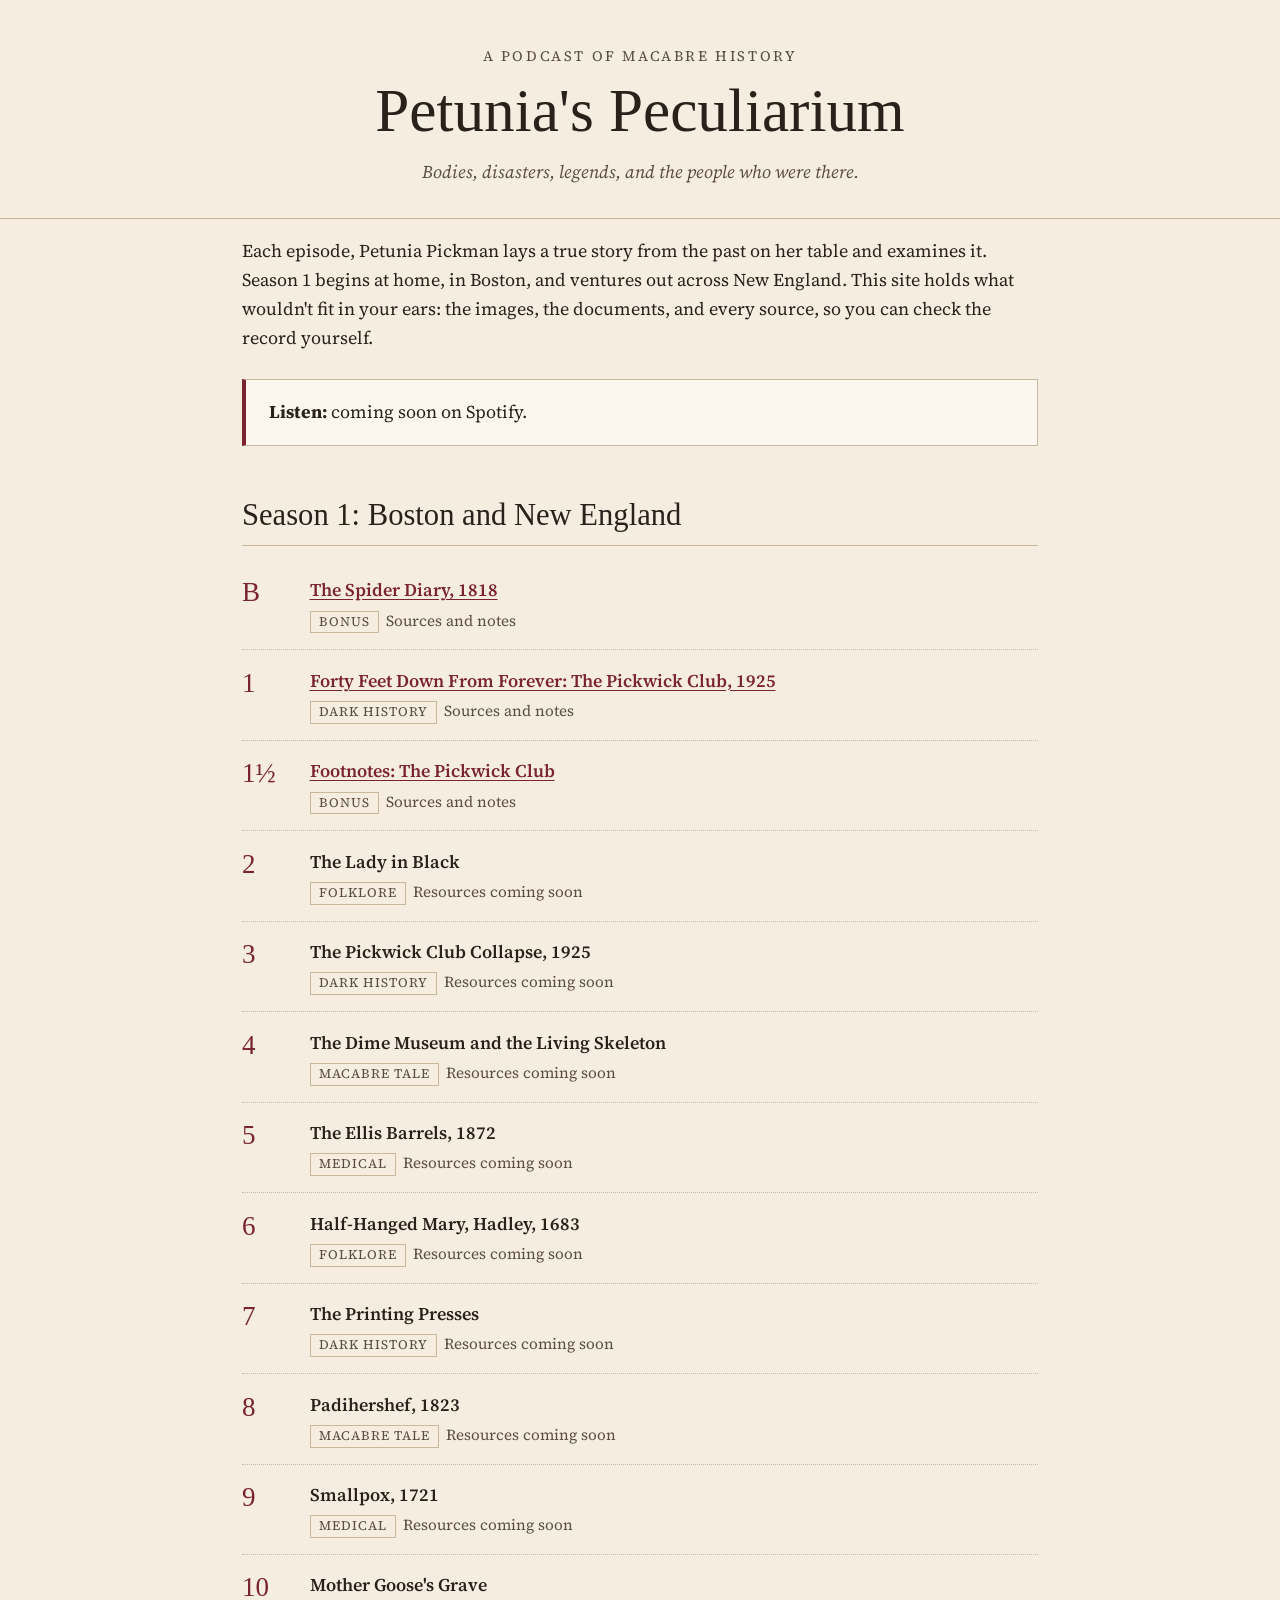
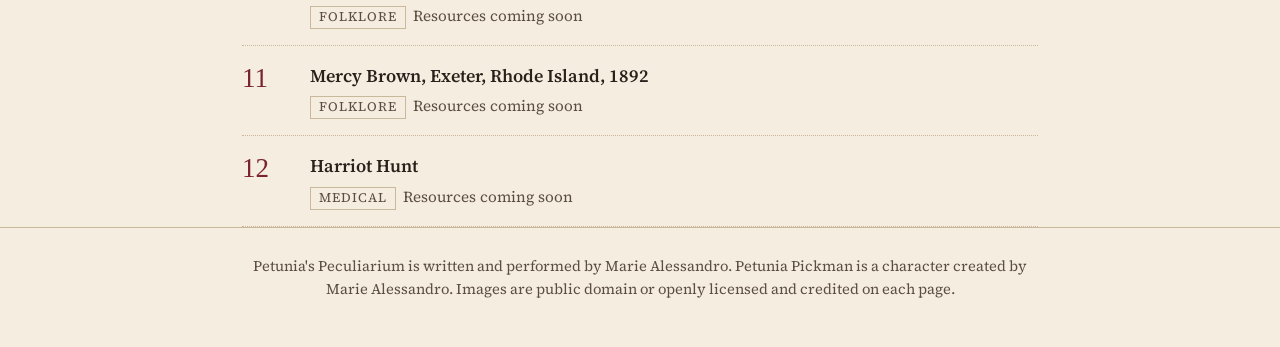
==== index.html @ b0e062cc "Add draft page for Pickwick Footnotes and cross-link Episode 1 Co-Authored-By: Claude Opus 5.5 <nore" ====
<!doctype html>
<html lang="en">
<head>
  <meta charset="utf-8">
  <meta name="viewport" content="width=device-width, initial-scale=1">
  <title>Petunia's Peculiarium</title>
  <meta name="description" content="Episode resources for Petunia's Peculiarium: images, sources, and further reading on macabre history, beginning in Boston.">
  <link rel="preconnect" href="https://fonts.googleapis.com">
  <link rel="preconnect" href="https://fonts.gstatic.com" crossorigin>
  <link href="https://fonts.googleapis.com/css2?family=IM+Fell+English:ital@0;1&family=Source+Serif+4:ital,opsz,wght@0,8..60,400;0,8..60,600;1,8..60,400&display=swap" rel="stylesheet">
  <link rel="stylesheet" href="assets/style.css">
</head>
<body>
  <header class="site">
    <div class="wrap">
      <p class="kicker">A podcast of macabre history</p>
      <h1><a href="./">Petunia's Peculiarium</a></h1>
      <p class="tagline">Bodies, disasters, legends, and the people who were there.</p>
    </div>
  </header>

  <main class="wrap">
    <p>Each episode, Petunia Pickman lays a true story from the past on her table and examines it. Season 1 begins at home, in Boston, and ventures out across New England. This site holds what wouldn't fit in your ears: the images, the documents, and every source, so you can check the record yourself.</p>

    <div class="listen">
      <p><strong>Listen:</strong> coming soon on Spotify.</p>
    </div>

    <h2>Season 1: Boston and New England</h2>
    <ol class="episodes">
      <li><span class="num">B</span><span class="title"><a href="episodes/bonus-spider-diary.html">The Spider Diary, 1818</a></span><span class="meta"><span class="tag">Bonus</span>Sources and notes</span></li>
      <li><span class="num">1</span><span class="title"><a href="episodes/ep01-forty-feet-down.html">Forty Feet Down From Forever: The Pickwick Club, 1925</a></span><span class="meta"><span class="tag">Dark history</span>Sources and notes</span></li>
      <li><span class="num">1½</span><span class="title"><a href="episodes/ep01-footnotes-pickwick.html">Footnotes: The Pickwick Club</a></span><span class="meta"><span class="tag">Bonus</span>Sources and notes</span></li>
      <li><span class="num">2</span><span class="title">The Lady in Black</span><span class="meta"><span class="tag">Folklore</span>Resources coming soon</span></li>
      <li><span class="num">3</span><span class="title">The Pickwick Club Collapse, 1925</span><span class="meta"><span class="tag">Dark history</span>Resources coming soon</span></li>
      <li><span class="num">4</span><span class="title">The Dime Museum and the Living Skeleton</span><span class="meta"><span class="tag">Macabre tale</span>Resources coming soon</span></li>
      <li><span class="num">5</span><span class="title">The Ellis Barrels, 1872</span><span class="meta"><span class="tag">Medical</span>Resources coming soon</span></li>
      <li><span class="num">6</span><span class="title">Half-Hanged Mary, Hadley, 1683</span><span class="meta"><span class="tag">Folklore</span>Resources coming soon</span></li>
      <li><span class="num">7</span><span class="title">The Printing Presses</span><span class="meta"><span class="tag">Dark history</span>Resources coming soon</span></li>
      <li><span class="num">8</span><span class="title">Padihershef, 1823</span><span class="meta"><span class="tag">Macabre tale</span>Resources coming soon</span></li>
      <li><span class="num">9</span><span class="title">Smallpox, 1721</span><span class="meta"><span class="tag">Medical</span>Resources coming soon</span></li>
      <li><span class="num">10</span><span class="title">Mother Goose's Grave</span><span class="meta"><span class="tag">Folklore</span>Resources coming soon</span></li>
      <li><span class="num">11</span><span class="title">Mercy Brown, Exeter, Rhode Island, 1892</span><span class="meta"><span class="tag">Folklore</span>Resources coming soon</span></li>
      <li><span class="num">12</span><span class="title">Harriot Hunt</span><span class="meta"><span class="tag">Medical</span>Resources coming soon</span></li>
    </ol>
  </main>

  <footer class="site">
    <div class="wrap">Petunia's Peculiarium is written and performed by Marie Alessandro. Petunia Pickman is a character created by Marie Alessandro. Images are public domain or openly licensed and credited on each page.</div>
  </footer>
</body>
</html>
---- assets/style.css ----
:root {
  --paper: #f4ede0;
  --paper-deep: #e9dfcc;
  --ink: #2a211b;
  --ink-soft: #5c4d42;
  --rule: #c9b89c;
  --accent: #7a2430;
  --accent-soft: #a8505b;
  --card: #fbf7ef;
  --display: "IM Fell English", Georgia, serif;
  --body: "Source Serif 4", Georgia, serif;
}

@media (prefers-color-scheme: dark) {
  :root {
    --paper: #17120f;
    --paper-deep: #211a16;
    --ink: #ece2d2;
    --ink-soft: #b8a996;
    --rule: #4a3d33;
    --accent: #d07a83;
    --accent-soft: #e29aa2;
    --card: #1e1814;
  }
}

* { box-sizing: border-box; }

html { font-size: 18px; }

body {
  margin: 0;
  background: var(--paper);
  color: var(--ink);
  font-family: var(--body);
  line-height: 1.6;
}

a { color: var(--accent); text-underline-offset: 3px; }
a:hover { color: var(--accent-soft); }

.wrap { max-width: 46rem; margin: 0 auto; padding: 0 16px; }

header.site {
  border-bottom: 1px solid var(--rule);
  padding: 2.5rem 0 1.75rem;
  text-align: center;
}

header.site .kicker {
  font-size: 0.8rem;
  letter-spacing: 0.18em;
  text-transform: uppercase;
  color: var(--ink-soft);
  margin: 0 0 0.5rem;
}

header.site h1 {
  font-family: var(--display);
  font-weight: 400;
  font-size: clamp(2.2rem, 7vw, 3.4rem);
  line-height: 1.1;
  margin: 0;
}

header.site h1 a { color: inherit; text-decoration: none; }

header.site .tagline {
  font-style: italic;
  color: var(--ink-soft);
  margin: 0.75rem 0 0;
}

main { padding: 2rem 0 3rem; }

h2 {
  font-family: var(--display);
  font-weight: 400;
  font-size: 1.7rem;
  margin: 2.5rem 0 0.75rem;
  border-bottom: 1px solid var(--rule);
  padding-bottom: 0.3rem;
}

h3 { font-size: 1.1rem; margin: 1.5rem 0 0.4rem; }

.listen {
  background: var(--card);
  border: 1px solid var(--rule);
  border-left: 4px solid var(--accent);
  padding: 1rem 1.25rem;
  margin: 1.5rem 0;
}

.listen p { margin: 0; }

ol.episodes { list-style: none; padding: 0; margin: 0; }

ol.episodes li {
  display: grid;
  grid-template-columns: 3rem 1fr;
  gap: 0 0.75rem;
  padding: 0.9rem 0;
  border-bottom: 1px dotted var(--rule);
}

ol.episodes .num {
  font-family: var(--display);
  font-size: 1.5rem;
  color: var(--accent);
  line-height: 1.2;
}

ol.episodes .title { font-weight: 600; }

ol.episodes .meta {
  grid-column: 2;
  font-size: 0.85rem;
  color: var(--ink-soft);
}

.tag {
  display: inline-block;
  font-size: 0.72rem;
  letter-spacing: 0.08em;
  text-transform: uppercase;
  border: 1px solid var(--rule);
  padding: 0 0.45rem;
  margin-right: 0.4rem;
}

figure {
  margin: 1.5rem 0;
  background: var(--card);
  border: 1px solid var(--rule);
  padding: 0.75rem;
}

figure img { display: block; width: 100%; height: auto; }

figcaption { font-size: 0.85rem; margin-top: 0.6rem; }

figcaption .credit { display: block; color: var(--ink-soft); font-size: 0.78rem; margin-top: 0.25rem; }

.placeholder {
  border: 1px dashed var(--rule);
  color: var(--ink-soft);
  font-style: italic;
  padding: 2rem 1rem;
  text-align: center;
}

.record-legend {
  display: grid;
  grid-template-columns: 1fr;
  gap: 1rem;
}

@media (min-width: 640px) {
  .record-legend { grid-template-columns: 1fr 1fr; }
}

.record-legend > div {
  background: var(--card);
  border: 1px solid var(--rule);
  padding: 0.75rem 1rem;
}

.record-legend h3 { margin-top: 0; }

ol.sources li { margin-bottom: 0.6rem; }

footer.site {
  border-top: 1px solid var(--rule);
  padding: 1.5rem 0 2.5rem;
  font-size: 0.82rem;
  color: var(--ink-soft);
  text-align: center;
}
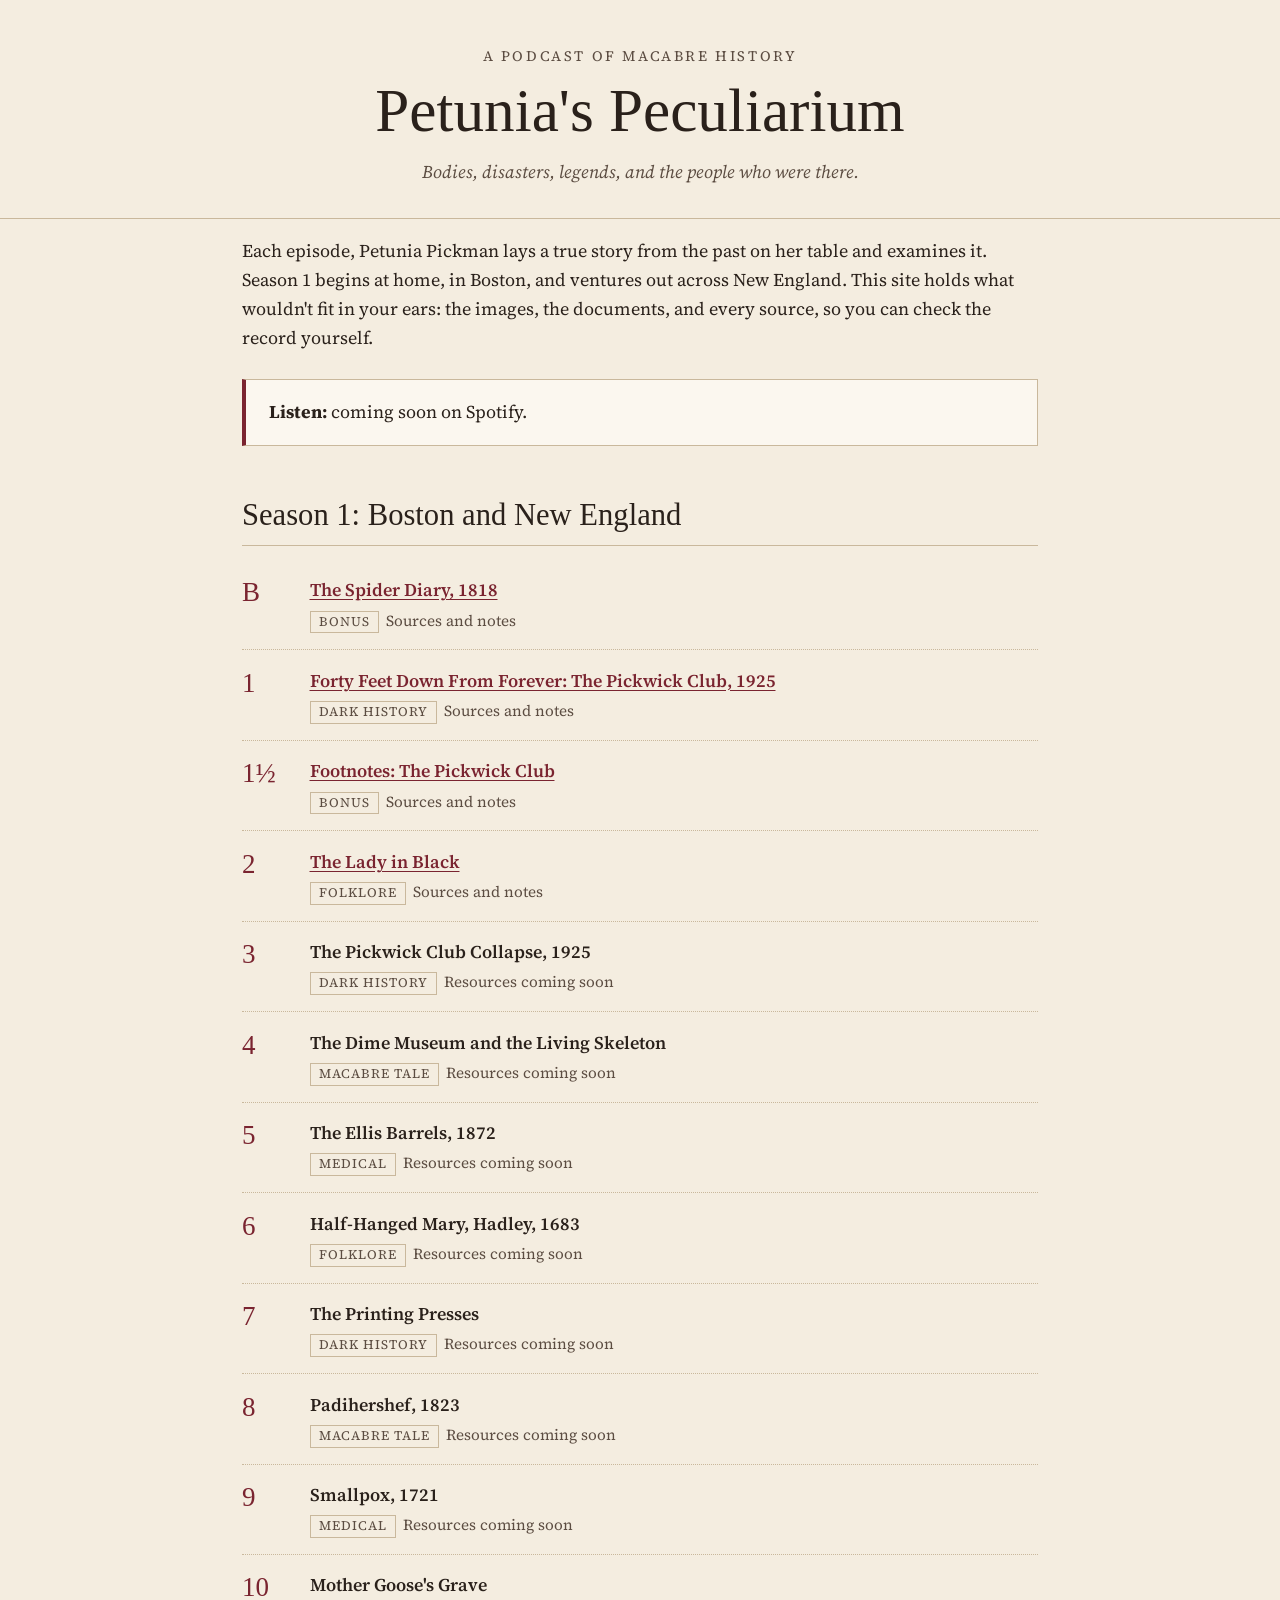
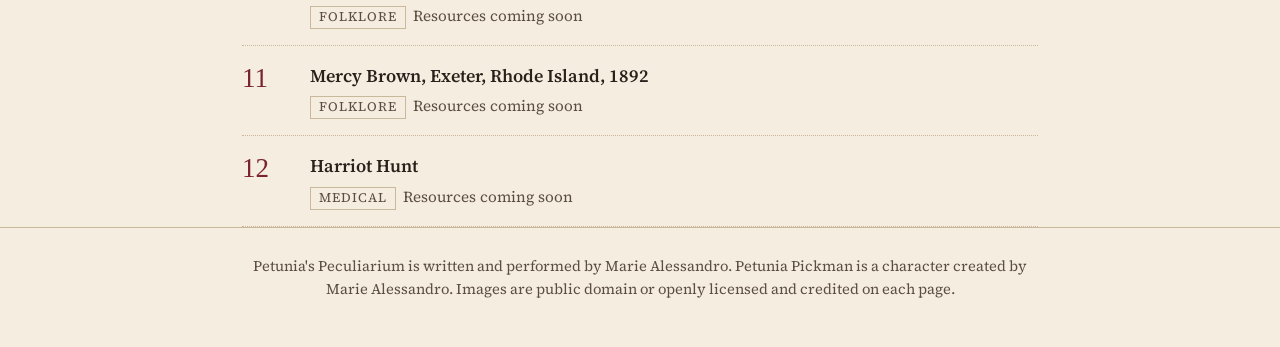
==== commit d326f4ef: "Add draft page for Episode 2, The Lady in Black Co-Authored-By: Claude Opus 5.5 <noreply@anthropic.c" ====
--- a/index.html
+++ b/index.html
@@ -31,7 +31,7 @@
       <li><span class="num">B</span><span class="title"><a href="episodes/bonus-spider-diary.html">The Spider Diary, 1818</a></span><span class="meta"><span class="tag">Bonus</span>Sources and notes</span></li>
       <li><span class="num">1</span><span class="title"><a href="episodes/ep01-forty-feet-down.html">Forty Feet Down From Forever: The Pickwick Club, 1925</a></span><span class="meta"><span class="tag">Dark history</span>Sources and notes</span></li>
       <li><span class="num">1½</span><span class="title"><a href="episodes/ep01-footnotes-pickwick.html">Footnotes: The Pickwick Club</a></span><span class="meta"><span class="tag">Bonus</span>Sources and notes</span></li>
-      <li><span class="num">2</span><span class="title">The Lady in Black</span><span class="meta"><span class="tag">Folklore</span>Resources coming soon</span></li>
+      <li><span class="num">2</span><span class="title"><a href="episodes/ep02-lady-in-black.html">The Lady in Black</a></span><span class="meta"><span class="tag">Folklore</span>Sources and notes</span></li>
       <li><span class="num">3</span><span class="title">The Pickwick Club Collapse, 1925</span><span class="meta"><span class="tag">Dark history</span>Resources coming soon</span></li>
       <li><span class="num">4</span><span class="title">The Dime Museum and the Living Skeleton</span><span class="meta"><span class="tag">Macabre tale</span>Resources coming soon</span></li>
       <li><span class="num">5</span><span class="title">The Ellis Barrels, 1872</span><span class="meta"><span class="tag">Medical</span>Resources coming soon</span></li>
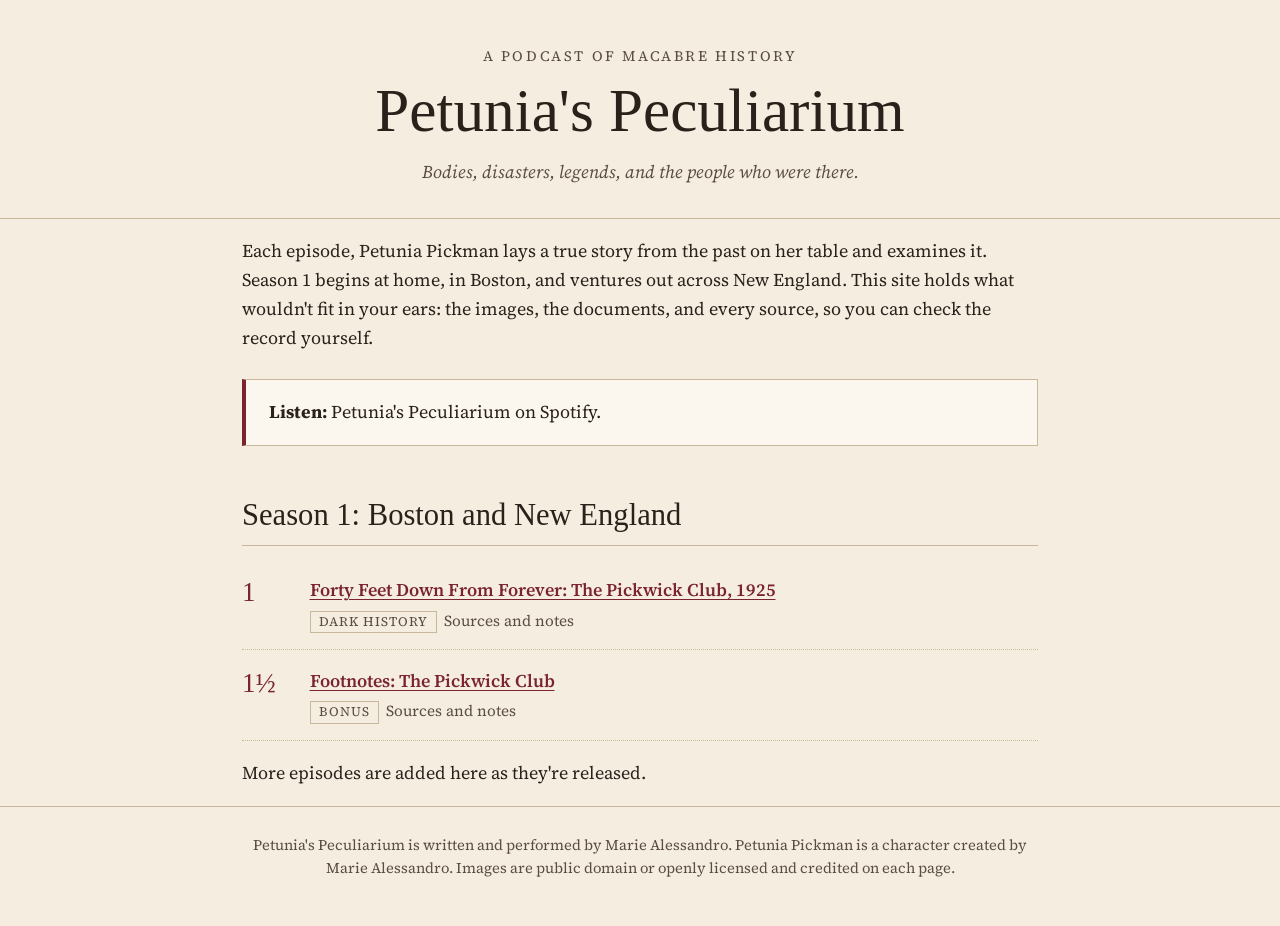
==== commit 2d933cd9: "List only published episodes on the live site Adds pages for Episode 1 and its Footnotes bonus, in r" ====
--- a/index.html
+++ b/index.html
@@ -23,26 +23,15 @@
     <p>Each episode, Petunia Pickman lays a true story from the past on her table and examines it. Season 1 begins at home, in Boston, and ventures out across New England. This site holds what wouldn't fit in your ears: the images, the documents, and every source, so you can check the record yourself.</p>
 
     <div class="listen">
-      <p><strong>Listen:</strong> coming soon on Spotify.</p>
+      <p><strong>Listen:</strong> Petunia's Peculiarium on Spotify.</p>
     </div>
 
     <h2>Season 1: Boston and New England</h2>
     <ol class="episodes">
-      <li><span class="num">B</span><span class="title"><a href="episodes/bonus-spider-diary.html">The Spider Diary, 1818</a></span><span class="meta"><span class="tag">Bonus</span>Sources and notes</span></li>
       <li><span class="num">1</span><span class="title"><a href="episodes/ep01-forty-feet-down.html">Forty Feet Down From Forever: The Pickwick Club, 1925</a></span><span class="meta"><span class="tag">Dark history</span>Sources and notes</span></li>
       <li><span class="num">1½</span><span class="title"><a href="episodes/ep01-footnotes-pickwick.html">Footnotes: The Pickwick Club</a></span><span class="meta"><span class="tag">Bonus</span>Sources and notes</span></li>
-      <li><span class="num">2</span><span class="title"><a href="episodes/ep02-lady-in-black.html">The Lady in Black</a></span><span class="meta"><span class="tag">Folklore</span>Sources and notes</span></li>
-      <li><span class="num">3</span><span class="title">The Pickwick Club Collapse, 1925</span><span class="meta"><span class="tag">Dark history</span>Resources coming soon</span></li>
-      <li><span class="num">4</span><span class="title">The Dime Museum and the Living Skeleton</span><span class="meta"><span class="tag">Macabre tale</span>Resources coming soon</span></li>
-      <li><span class="num">5</span><span class="title">The Ellis Barrels, 1872</span><span class="meta"><span class="tag">Medical</span>Resources coming soon</span></li>
-      <li><span class="num">6</span><span class="title">Half-Hanged Mary, Hadley, 1683</span><span class="meta"><span class="tag">Folklore</span>Resources coming soon</span></li>
-      <li><span class="num">7</span><span class="title">The Printing Presses</span><span class="meta"><span class="tag">Dark history</span>Resources coming soon</span></li>
-      <li><span class="num">8</span><span class="title">Padihershef, 1823</span><span class="meta"><span class="tag">Macabre tale</span>Resources coming soon</span></li>
-      <li><span class="num">9</span><span class="title">Smallpox, 1721</span><span class="meta"><span class="tag">Medical</span>Resources coming soon</span></li>
-      <li><span class="num">10</span><span class="title">Mother Goose's Grave</span><span class="meta"><span class="tag">Folklore</span>Resources coming soon</span></li>
-      <li><span class="num">11</span><span class="title">Mercy Brown, Exeter, Rhode Island, 1892</span><span class="meta"><span class="tag">Folklore</span>Resources coming soon</span></li>
-      <li><span class="num">12</span><span class="title">Harriot Hunt</span><span class="meta"><span class="tag">Medical</span>Resources coming soon</span></li>
     </ol>
+    <p>More episodes are added here as they're released.</p>
   </main>
 
   <footer class="site">
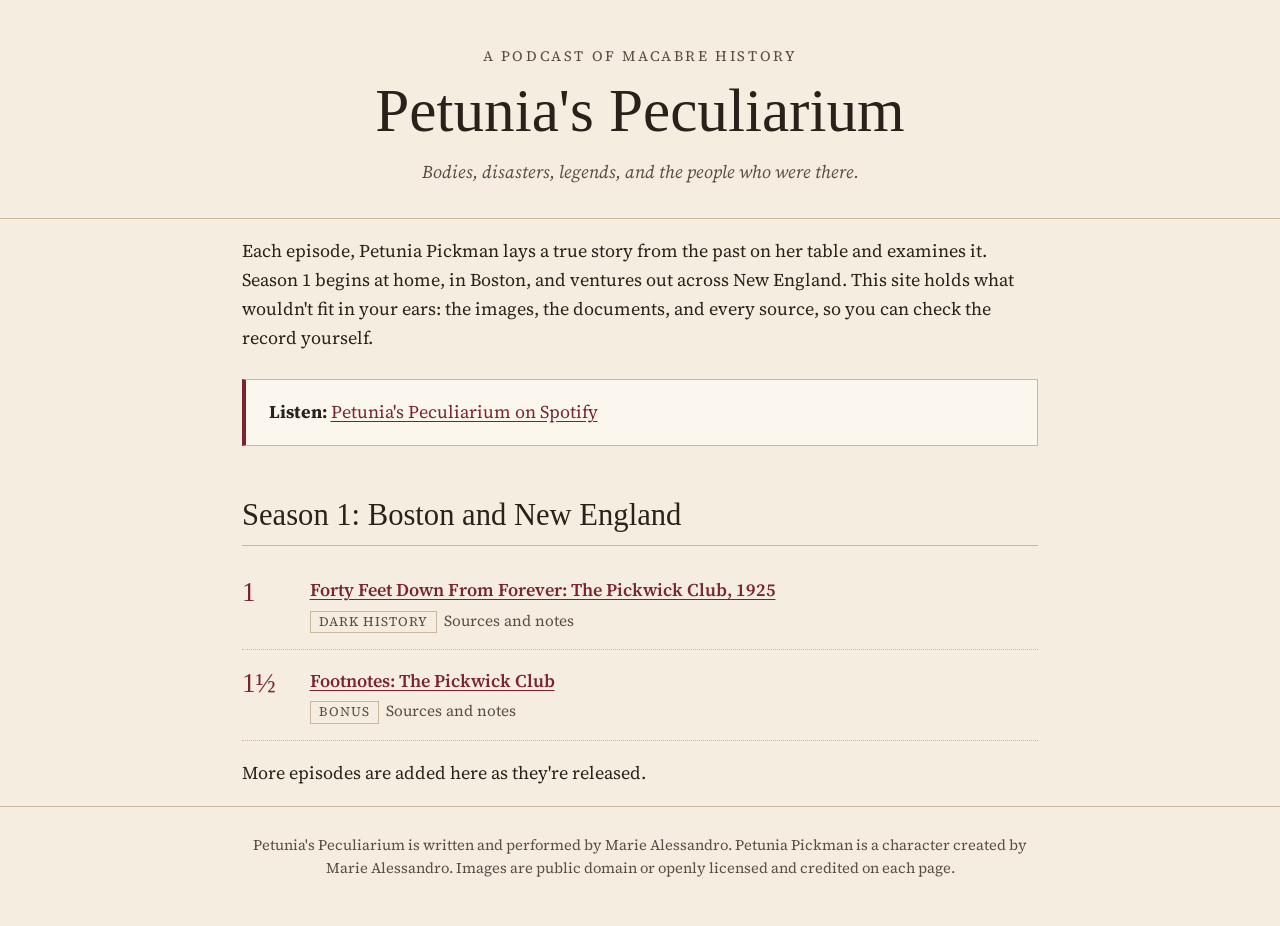
==== commit 41344d71: "Link the show and episodes to Spotify Co-Authored-By: Claude Opus 5.5 <noreply@anthropic.com> Claude" ====
--- a/index.html
+++ b/index.html
@@ -23,7 +23,7 @@
     <p>Each episode, Petunia Pickman lays a true story from the past on her table and examines it. Season 1 begins at home, in Boston, and ventures out across New England. This site holds what wouldn't fit in your ears: the images, the documents, and every source, so you can check the record yourself.</p>
 
     <div class="listen">
-      <p><strong>Listen:</strong> Petunia's Peculiarium on Spotify.</p>
+      <p><strong>Listen:</strong> <a href="https://open.spotify.com/show/64ww9guxLLeLLj0aD7bXne">Petunia's Peculiarium on Spotify</a></p>
     </div>
 
     <h2>Season 1: Boston and New England</h2>
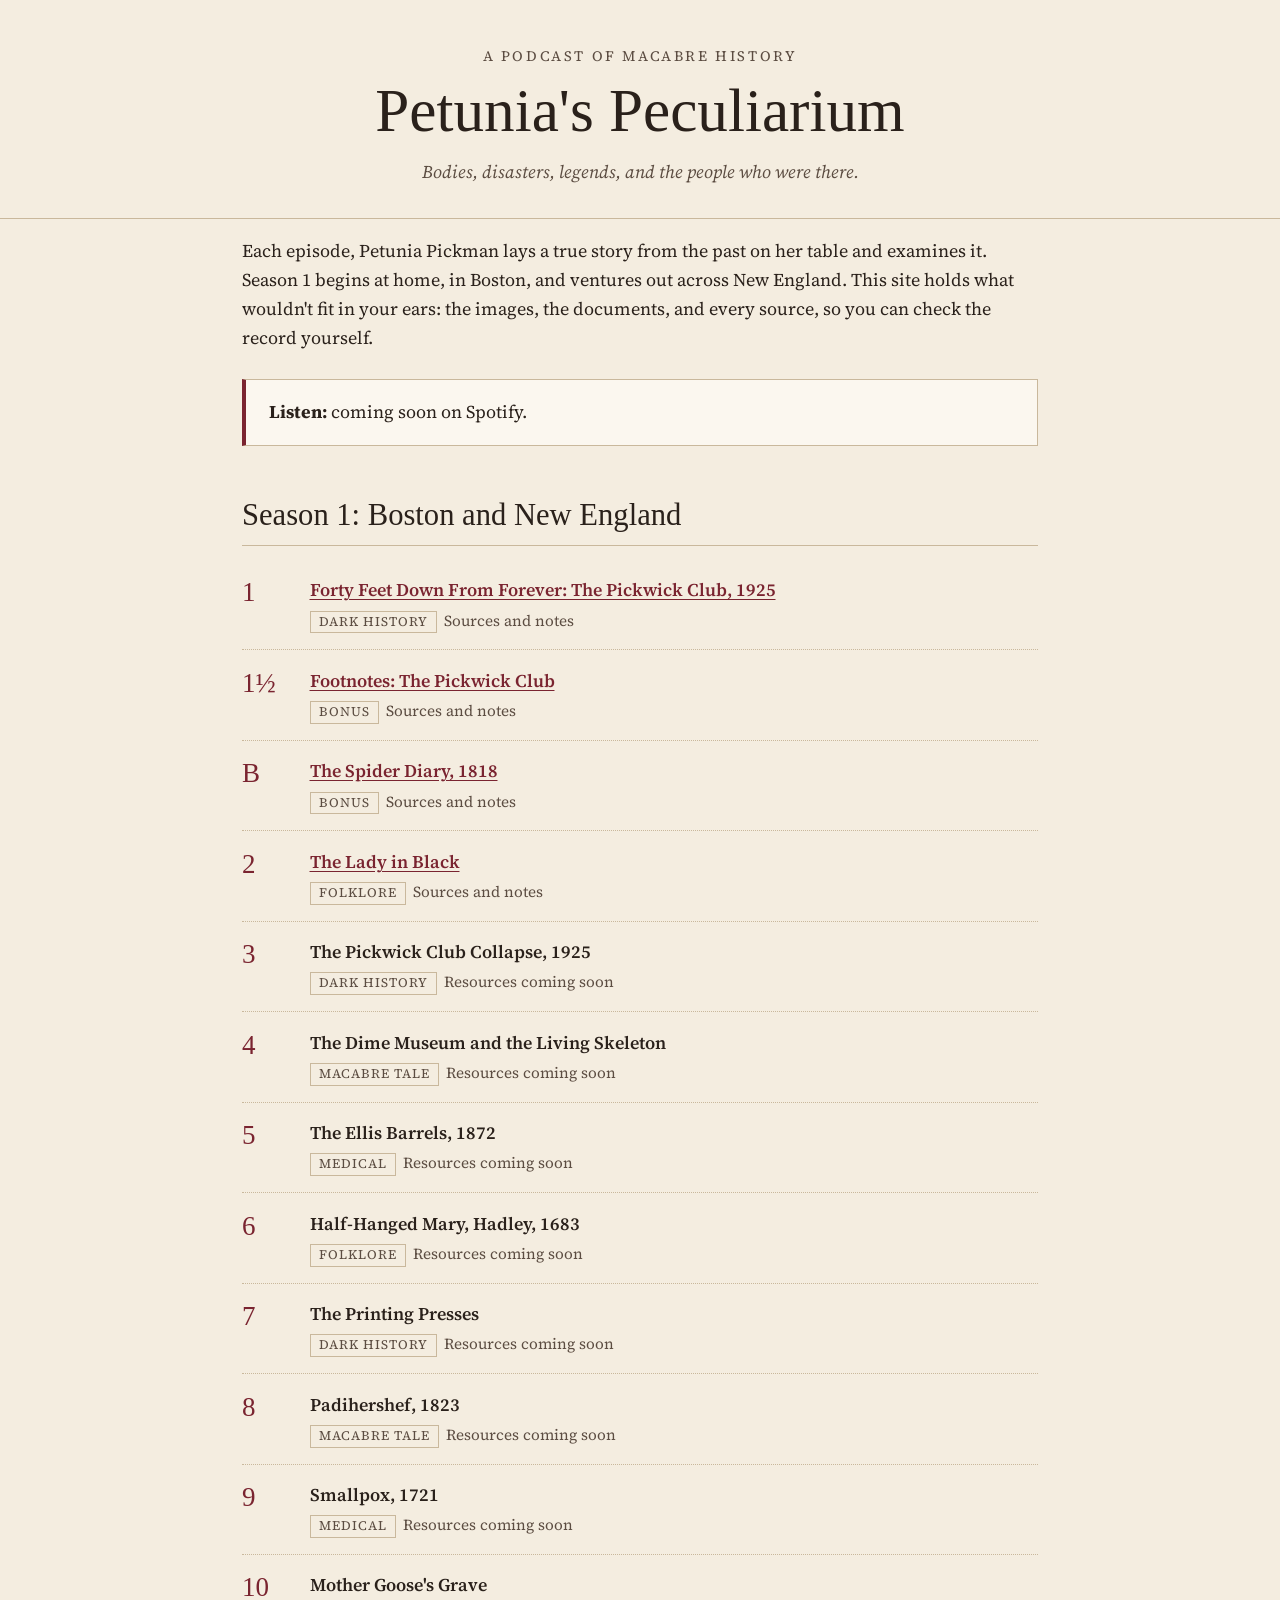
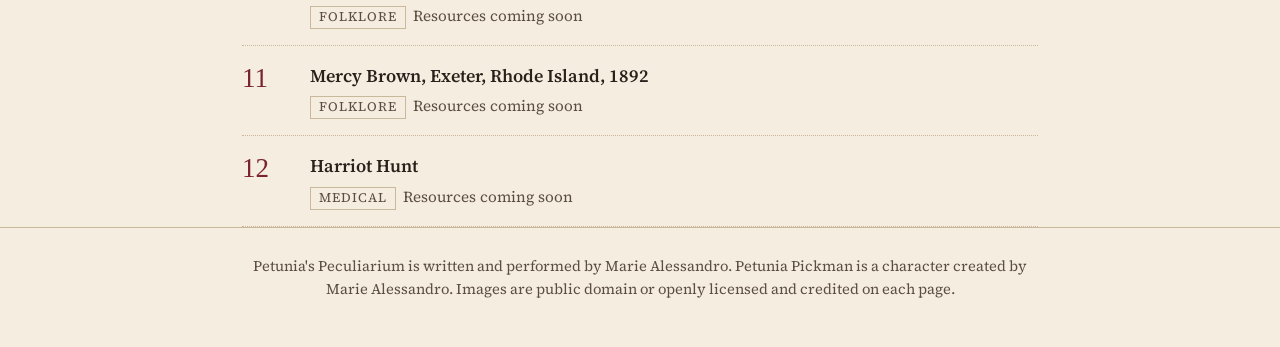
==== commit b7172522: "Order drafts by release and link to Spotify Co-Authored-By: Claude Opus 5.5 <noreply@anthropic.com> " ====
--- a/index.html
+++ b/index.html
@@ -23,15 +23,26 @@
     <p>Each episode, Petunia Pickman lays a true story from the past on her table and examines it. Season 1 begins at home, in Boston, and ventures out across New England. This site holds what wouldn't fit in your ears: the images, the documents, and every source, so you can check the record yourself.</p>
 
     <div class="listen">
-      <p><strong>Listen:</strong> <a href="https://open.spotify.com/show/64ww9guxLLeLLj0aD7bXne">Petunia's Peculiarium on Spotify</a></p>
+      <p><strong>Listen:</strong> coming soon on Spotify.</p>
     </div>
 
     <h2>Season 1: Boston and New England</h2>
     <ol class="episodes">
       <li><span class="num">1</span><span class="title"><a href="episodes/ep01-forty-feet-down.html">Forty Feet Down From Forever: The Pickwick Club, 1925</a></span><span class="meta"><span class="tag">Dark history</span>Sources and notes</span></li>
       <li><span class="num">1½</span><span class="title"><a href="episodes/ep01-footnotes-pickwick.html">Footnotes: The Pickwick Club</a></span><span class="meta"><span class="tag">Bonus</span>Sources and notes</span></li>
+      <li><span class="num">B</span><span class="title"><a href="episodes/bonus-spider-diary.html">The Spider Diary, 1818</a></span><span class="meta"><span class="tag">Bonus</span>Sources and notes</span></li>
+      <li><span class="num">2</span><span class="title"><a href="episodes/ep02-lady-in-black.html">The Lady in Black</a></span><span class="meta"><span class="tag">Folklore</span>Sources and notes</span></li>
+      <li><span class="num">3</span><span class="title">The Pickwick Club Collapse, 1925</span><span class="meta"><span class="tag">Dark history</span>Resources coming soon</span></li>
+      <li><span class="num">4</span><span class="title">The Dime Museum and the Living Skeleton</span><span class="meta"><span class="tag">Macabre tale</span>Resources coming soon</span></li>
+      <li><span class="num">5</span><span class="title">The Ellis Barrels, 1872</span><span class="meta"><span class="tag">Medical</span>Resources coming soon</span></li>
+      <li><span class="num">6</span><span class="title">Half-Hanged Mary, Hadley, 1683</span><span class="meta"><span class="tag">Folklore</span>Resources coming soon</span></li>
+      <li><span class="num">7</span><span class="title">The Printing Presses</span><span class="meta"><span class="tag">Dark history</span>Resources coming soon</span></li>
+      <li><span class="num">8</span><span class="title">Padihershef, 1823</span><span class="meta"><span class="tag">Macabre tale</span>Resources coming soon</span></li>
+      <li><span class="num">9</span><span class="title">Smallpox, 1721</span><span class="meta"><span class="tag">Medical</span>Resources coming soon</span></li>
+      <li><span class="num">10</span><span class="title">Mother Goose's Grave</span><span class="meta"><span class="tag">Folklore</span>Resources coming soon</span></li>
+      <li><span class="num">11</span><span class="title">Mercy Brown, Exeter, Rhode Island, 1892</span><span class="meta"><span class="tag">Folklore</span>Resources coming soon</span></li>
+      <li><span class="num">12</span><span class="title">Harriot Hunt</span><span class="meta"><span class="tag">Medical</span>Resources coming soon</span></li>
     </ol>
-    <p>More episodes are added here as they're released.</p>
   </main>
 
   <footer class="site">
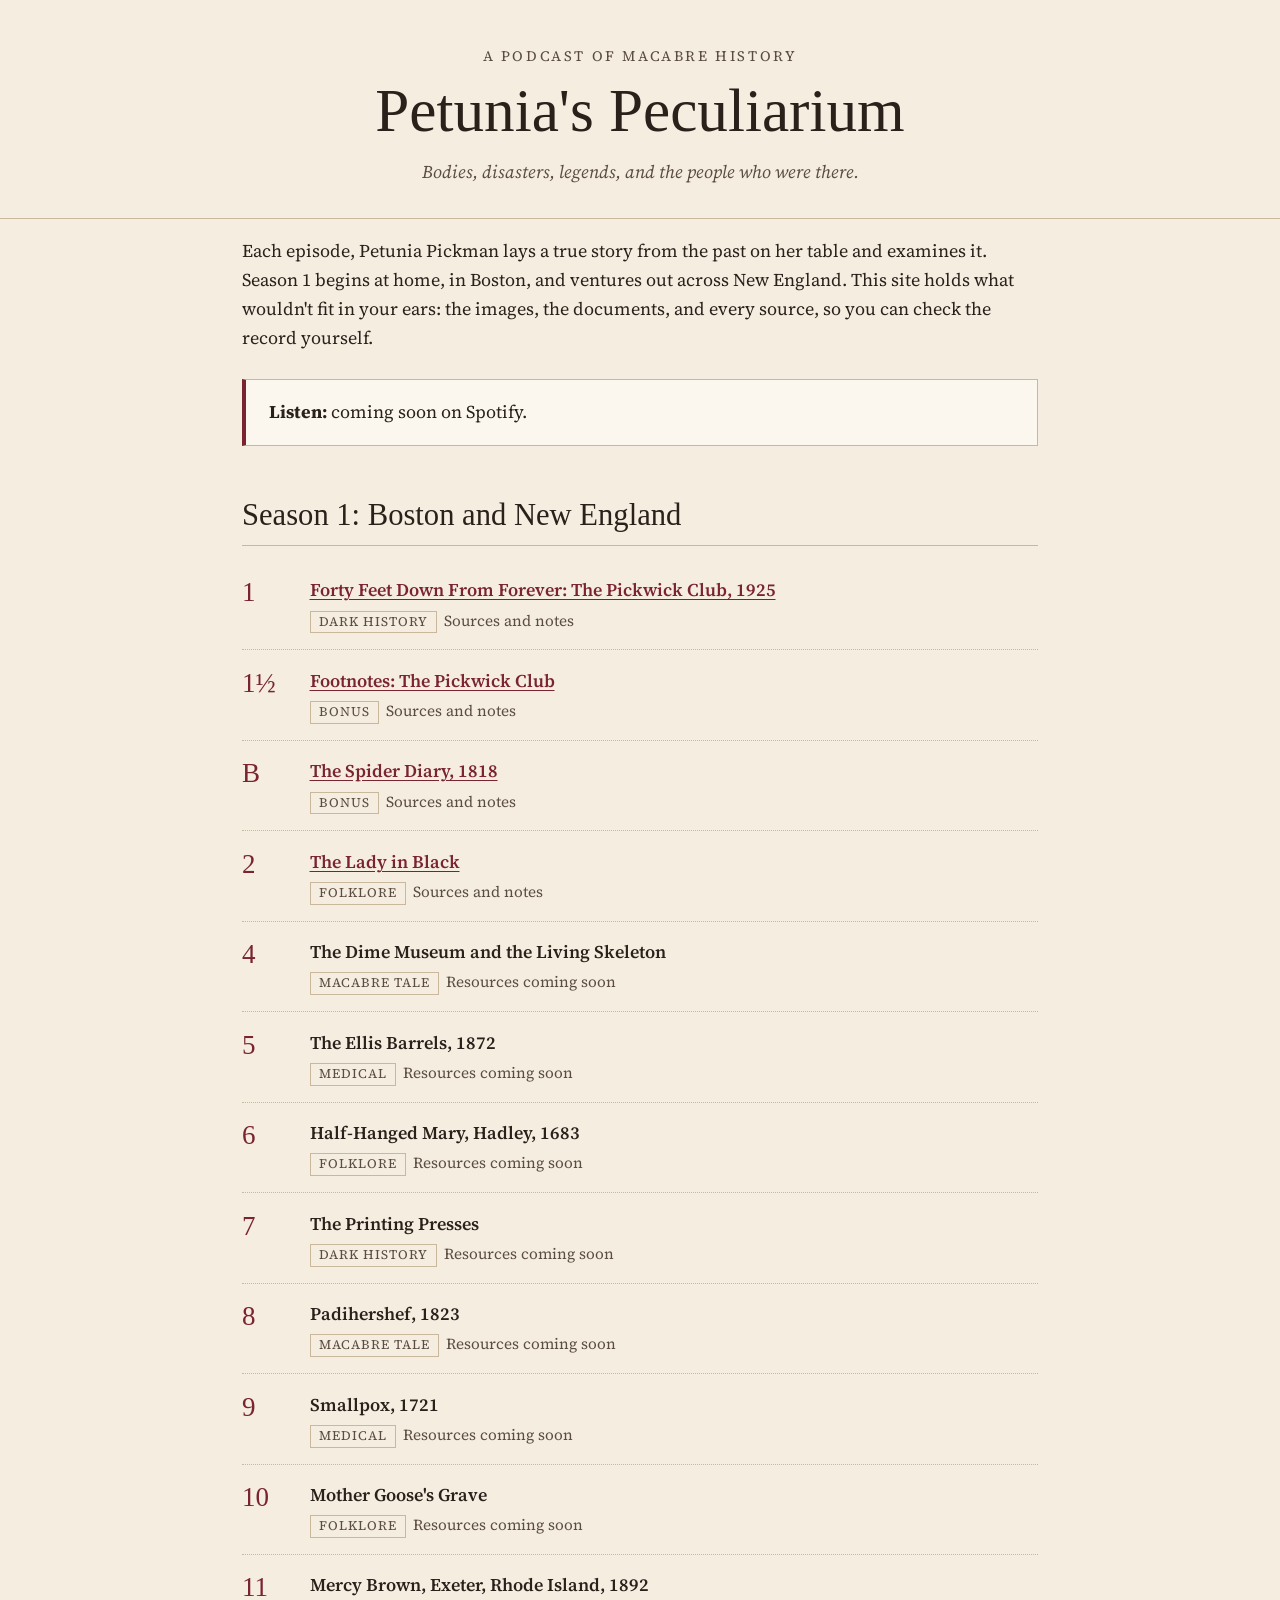
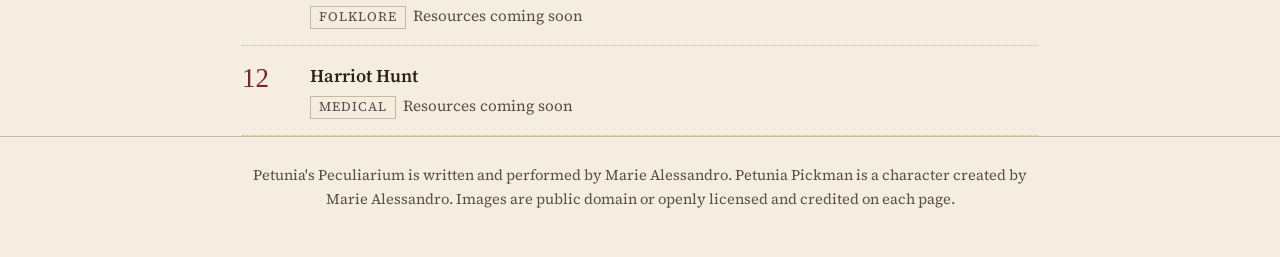
==== commit ac150893: "Drop duplicate Pickwick entry from the drafts list Co-Authored-By: Claude Opus 5.5 <noreply@anthropi" ====
--- a/index.html
+++ b/index.html
@@ -32,7 +32,6 @@
       <li><span class="num">1½</span><span class="title"><a href="episodes/ep01-footnotes-pickwick.html">Footnotes: The Pickwick Club</a></span><span class="meta"><span class="tag">Bonus</span>Sources and notes</span></li>
       <li><span class="num">B</span><span class="title"><a href="episodes/bonus-spider-diary.html">The Spider Diary, 1818</a></span><span class="meta"><span class="tag">Bonus</span>Sources and notes</span></li>
       <li><span class="num">2</span><span class="title"><a href="episodes/ep02-lady-in-black.html">The Lady in Black</a></span><span class="meta"><span class="tag">Folklore</span>Sources and notes</span></li>
-      <li><span class="num">3</span><span class="title">The Pickwick Club Collapse, 1925</span><span class="meta"><span class="tag">Dark history</span>Resources coming soon</span></li>
       <li><span class="num">4</span><span class="title">The Dime Museum and the Living Skeleton</span><span class="meta"><span class="tag">Macabre tale</span>Resources coming soon</span></li>
       <li><span class="num">5</span><span class="title">The Ellis Barrels, 1872</span><span class="meta"><span class="tag">Medical</span>Resources coming soon</span></li>
       <li><span class="num">6</span><span class="title">Half-Hanged Mary, Hadley, 1683</span><span class="meta"><span class="tag">Folklore</span>Resources coming soon</span></li>
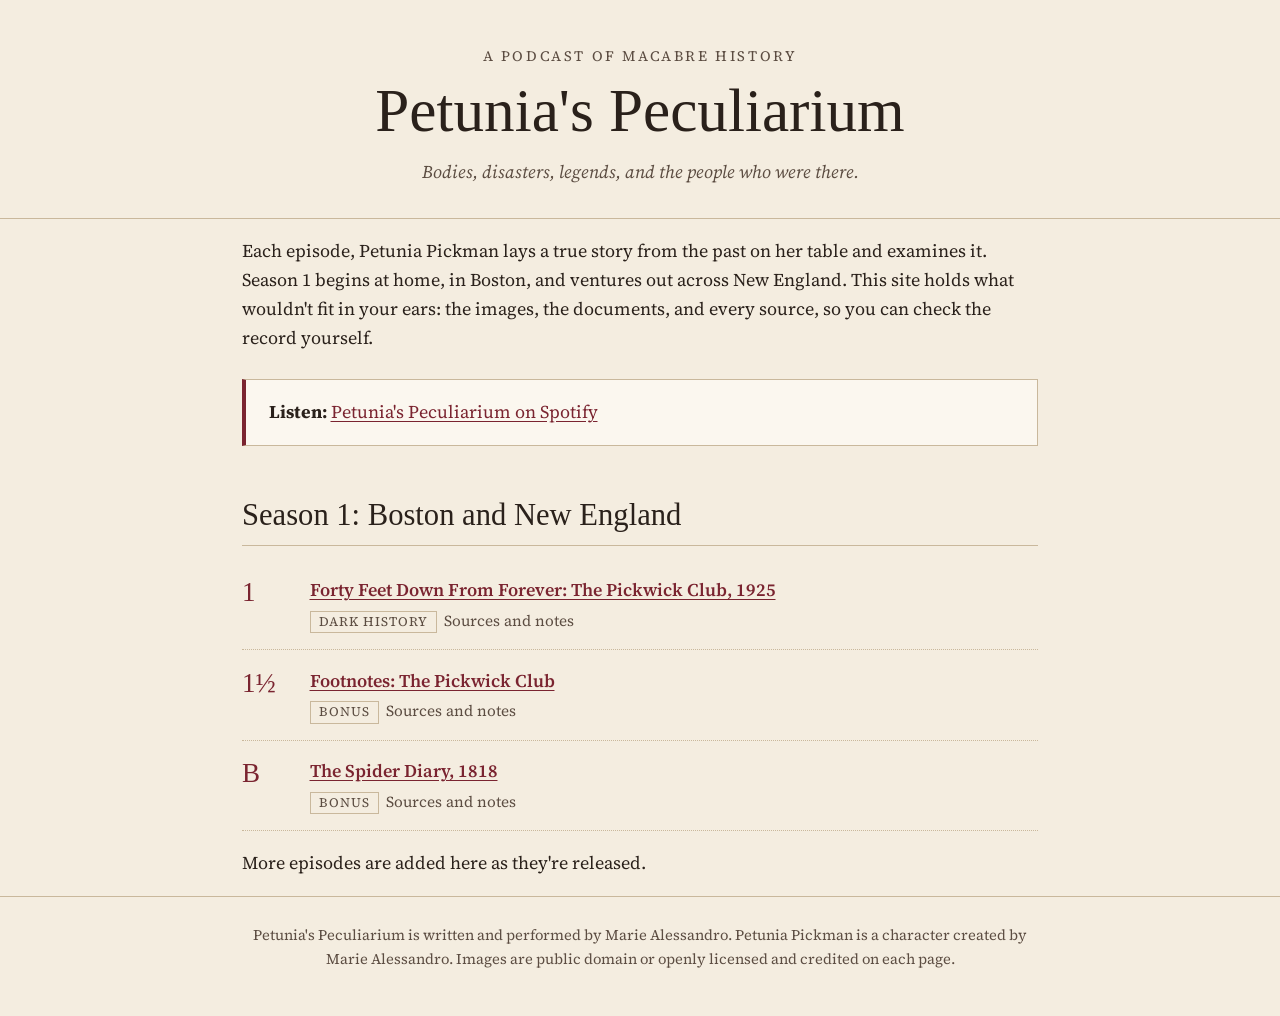
==== commit d634f177: "Publish the Spider Diary bonus page Co-Authored-By: Claude Opus 5.5 <noreply@anthropic.com> Claude-S" ====
--- a/index.html
+++ b/index.html
@@ -23,7 +23,7 @@
     <p>Each episode, Petunia Pickman lays a true story from the past on her table and examines it. Season 1 begins at home, in Boston, and ventures out across New England. This site holds what wouldn't fit in your ears: the images, the documents, and every source, so you can check the record yourself.</p>
 
     <div class="listen">
-      <p><strong>Listen:</strong> coming soon on Spotify.</p>
+      <p><strong>Listen:</strong> <a href="https://open.spotify.com/show/64ww9guxLLeLLj0aD7bXne">Petunia's Peculiarium on Spotify</a></p>
     </div>
 
     <h2>Season 1: Boston and New England</h2>
@@ -31,17 +31,8 @@
       <li><span class="num">1</span><span class="title"><a href="episodes/ep01-forty-feet-down.html">Forty Feet Down From Forever: The Pickwick Club, 1925</a></span><span class="meta"><span class="tag">Dark history</span>Sources and notes</span></li>
       <li><span class="num">1½</span><span class="title"><a href="episodes/ep01-footnotes-pickwick.html">Footnotes: The Pickwick Club</a></span><span class="meta"><span class="tag">Bonus</span>Sources and notes</span></li>
       <li><span class="num">B</span><span class="title"><a href="episodes/bonus-spider-diary.html">The Spider Diary, 1818</a></span><span class="meta"><span class="tag">Bonus</span>Sources and notes</span></li>
-      <li><span class="num">2</span><span class="title"><a href="episodes/ep02-lady-in-black.html">The Lady in Black</a></span><span class="meta"><span class="tag">Folklore</span>Sources and notes</span></li>
-      <li><span class="num">4</span><span class="title">The Dime Museum and the Living Skeleton</span><span class="meta"><span class="tag">Macabre tale</span>Resources coming soon</span></li>
-      <li><span class="num">5</span><span class="title">The Ellis Barrels, 1872</span><span class="meta"><span class="tag">Medical</span>Resources coming soon</span></li>
-      <li><span class="num">6</span><span class="title">Half-Hanged Mary, Hadley, 1683</span><span class="meta"><span class="tag">Folklore</span>Resources coming soon</span></li>
-      <li><span class="num">7</span><span class="title">The Printing Presses</span><span class="meta"><span class="tag">Dark history</span>Resources coming soon</span></li>
-      <li><span class="num">8</span><span class="title">Padihershef, 1823</span><span class="meta"><span class="tag">Macabre tale</span>Resources coming soon</span></li>
-      <li><span class="num">9</span><span class="title">Smallpox, 1721</span><span class="meta"><span class="tag">Medical</span>Resources coming soon</span></li>
-      <li><span class="num">10</span><span class="title">Mother Goose's Grave</span><span class="meta"><span class="tag">Folklore</span>Resources coming soon</span></li>
-      <li><span class="num">11</span><span class="title">Mercy Brown, Exeter, Rhode Island, 1892</span><span class="meta"><span class="tag">Folklore</span>Resources coming soon</span></li>
-      <li><span class="num">12</span><span class="title">Harriot Hunt</span><span class="meta"><span class="tag">Medical</span>Resources coming soon</span></li>
     </ol>
+    <p>More episodes are added here as they're released.</p>
   </main>
 
   <footer class="site">
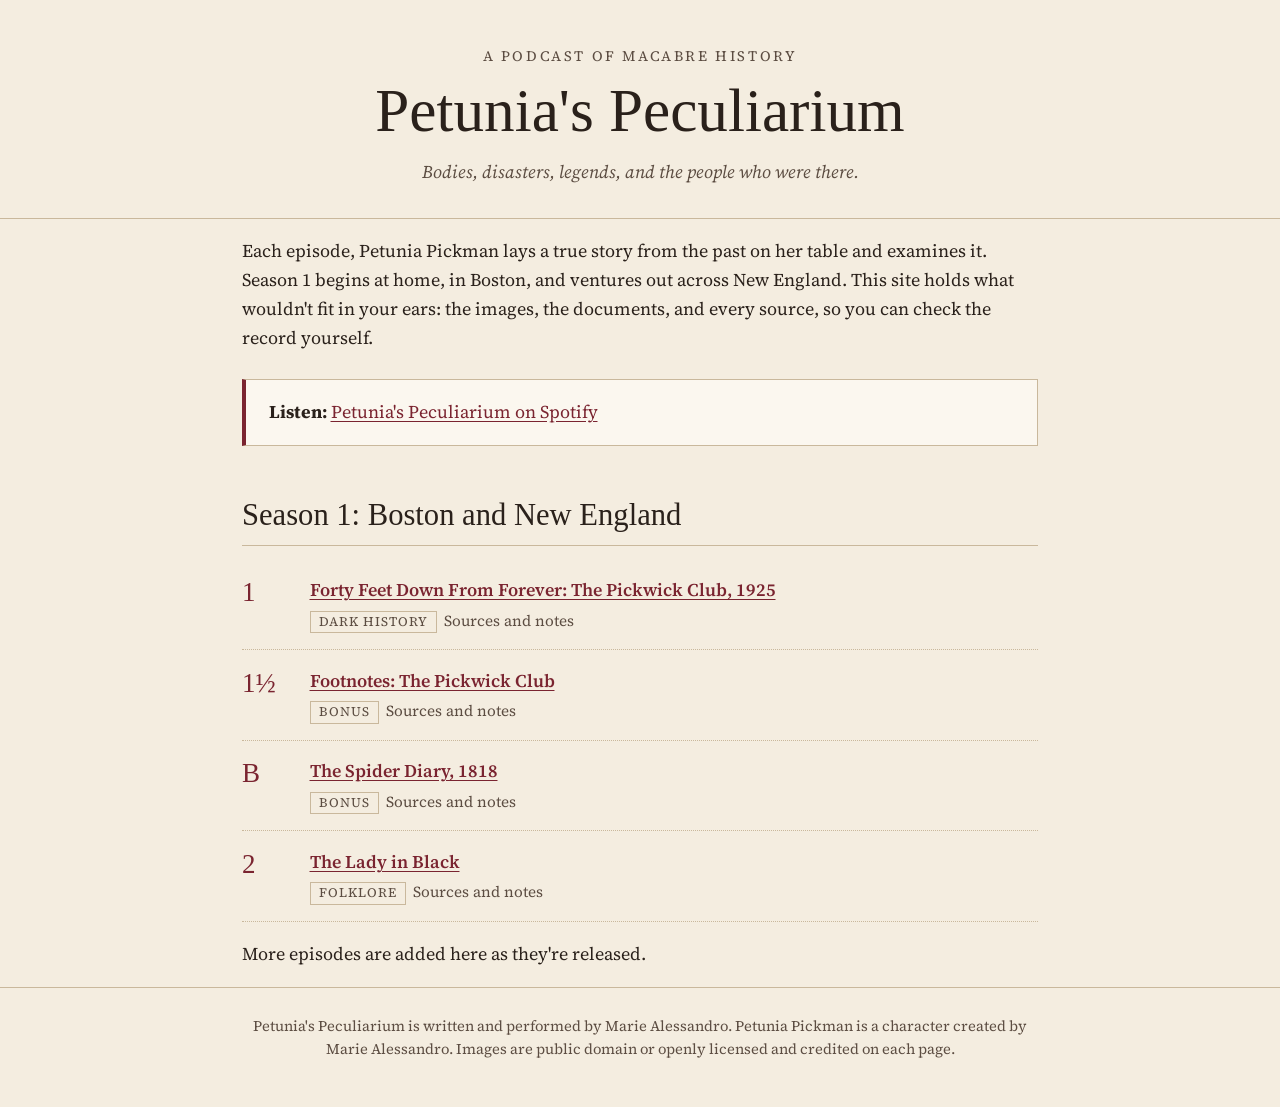
==== commit 21883564: "Publish the Lady in Black page Co-Authored-By: Claude Opus 5.5 <noreply@anthropic.com> Claude-Sessio" ====
--- a/index.html
+++ b/index.html
@@ -31,6 +31,7 @@
       <li><span class="num">1</span><span class="title"><a href="episodes/ep01-forty-feet-down.html">Forty Feet Down From Forever: The Pickwick Club, 1925</a></span><span class="meta"><span class="tag">Dark history</span>Sources and notes</span></li>
       <li><span class="num">1½</span><span class="title"><a href="episodes/ep01-footnotes-pickwick.html">Footnotes: The Pickwick Club</a></span><span class="meta"><span class="tag">Bonus</span>Sources and notes</span></li>
       <li><span class="num">B</span><span class="title"><a href="episodes/bonus-spider-diary.html">The Spider Diary, 1818</a></span><span class="meta"><span class="tag">Bonus</span>Sources and notes</span></li>
+      <li><span class="num">2</span><span class="title"><a href="episodes/ep02-lady-in-black.html">The Lady in Black</a></span><span class="meta"><span class="tag">Folklore</span>Sources and notes</span></li>
     </ol>
     <p>More episodes are added here as they're released.</p>
   </main>
